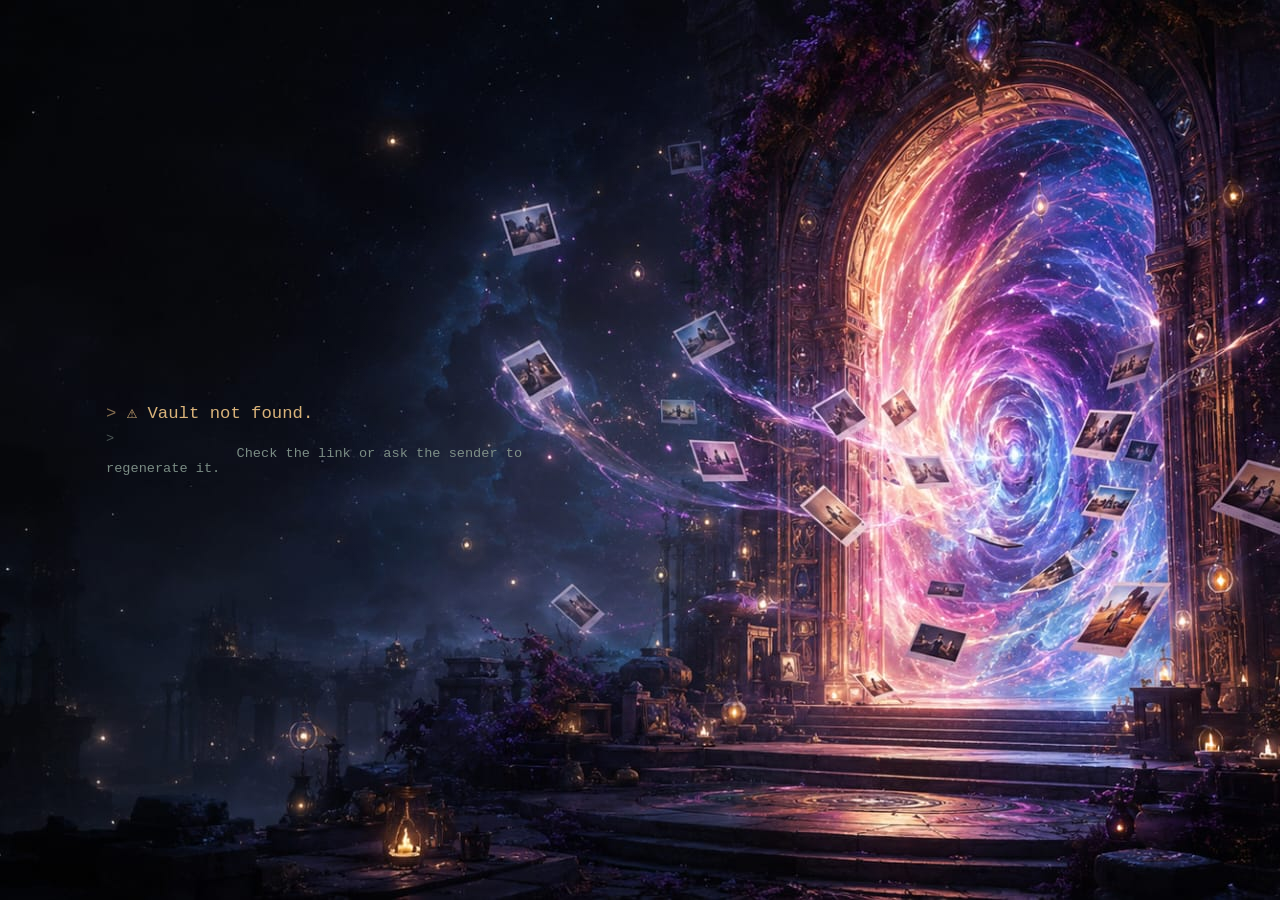
==== index.html @ 57dbde3c "Initial Commit : Add REMORIA project" ====
<!DOCTYPE html>
<html lang="en">

<head>
    <meta charset="UTF-8" />
    <meta name="viewport" content="width=device-width, initial-scale=1.0" />
    <title>Memory Vault</title>
    <link rel="stylesheet" href="style.css" />
</head>

<body>

    <audio id="bgMusic" loop></audio>
    <audio id="clickSound"></audio>
    <audio id="successSound"></audio>

    <!-- ============== SCREEN 1: BOOT SCREEN ============== -->
    <section id="bootScreen" class="screen active theme-hacker">
        <div class="boot-container">

            <div class="remoria-brand">
                <h1>REMORIA</h1>
                <p>A World Built From Memories</p>
            </div>


            <div class="boot-header">
                <p class="boot-system-label">REMORIA MEMORY VAULT</p>
            </div>
            <p class="boot-line" id="bootLine1"></p>
            <p class="boot-line" id="bootLine2"></p>
            <p class="boot-line" id="bootLine3"></p>
            <p class="boot-line" id="bootLine4"></p>
            <div class="boot-footer hidden" id="bootFooter">
                <p class="boot-greeting" id="bootGreeting"></p>
                <p class="boot-subtitle hidden" id="bootSubtitle"></p>
                <button id="enterBtn" class="enter-btn">ENTER EXPERIENCE &gt;</button>
                <p class="boot-tip">TIP: Smiles detected ahead :)</p>
            </div>
        </div>
    </section>

    <!-- ============== SCREEN 2: QUIZ / UNLOCK SCREEN ============== -->
    <section id="quizScreen" class="screen theme-quiz">
        <div class="quiz-container">
            <div class="quiz-header">
                <span class="vault-access-label">VAULT ACCESS</span>
                <span class="quiz-counter" id="quizCounter">1 / 3</span>
            </div>
            <div class="progress-bar">
                <div class="progress-fill" id="quizProgress"></div>
            </div>

            <h2 id="quizQuestion" class="quiz-question">Question goes here</h2>

            <div class="quiz-options" id="quizOptions"></div>

            <p class="quiz-feedback" id="quizFeedback"></p>
        </div>
    </section>

    <!-- ============== SCREEN 3: GLITCH TRANSITION ============== -->
    <section id="glitchScreen" class="screen theme-glitch">
        <div class="glitch-container">
            <div class="glitch-icon">⚠</div>
            <h1 class="glitch-text">ERROR_404</h1>

            <p class="glitch-line">Memory Vault Overload!</p>
            <p class="glitch-line">System not responding...</p>
            <p class="glitch-line">Attempting to restore...</p>

            <div class="fake-progress">
                <div class="fake-progress-fill" id="fakeProgressFill"></div>
            </div>
            <p class="glitch-percent" id="glitchPercent">0%</p>

            <div class="glitch-message hidden" id="glitchMessage">
                Just kidding...<br />
                Unlocking real memories for you &lt;3
            </div>
        </div>
    </section>

    <!-- ============== SCREEN 4: MEMORY TIMELINE ============== -->
    <section id="vaultRevealScreen" class="screen">
        <video id="vaultRevealVideo" preload="auto" playsinline>
            <source src="assets/videos/vault_reveal.mp4" type="video/mp4">
        </video>
    </section>
    <section id="timelineScreen" class="screen theme-timeline">
        <div class="timeline-wrapper">

            <div class="memory-sidebar">
                <p class="sidebar-title">MEMORIES UNLOCKED</p>
                <p class="sidebar-count" id="memoryProgressLabel">2 / 4</p>
                <div class="progress-bar sidebar-progress">
                    <div class="progress-fill" id="memoryProgress"></div>
                </div>
                <ul class="memory-list" id="memoryList"></ul>
            </div>

            <div class="timeline-container">
                <div class="memory-card" id="memoryCard">
                    <p class="decrypt-text" id="decryptText">Decrypting memory_01...</p>
                    <img id="memoryImage" src="" alt="memory" class="memory-img hidden" />
                    <p class="memory-caption hidden" id="memoryCaption"></p>
                    <button class="memory-heart hidden" id="memoryHeart">♡</button>
                </div>

                <button id="nextMemoryBtn" class="next-memory-btn hidden">&gt; NEXT MEMORY</button>
            </div>

        </div>
    </section>

    <!-- ============== SCREEN 5: FINAL REVEAL ============== -->


    <section id="crystalTransitionScreen" class="screen">
        <video id="crystalTransitionVideo" preload="auto" playsinline>
            <source src="assets/videos/crystal_transition.mp4" type="video/mp4">
        </video>
    </section>

    <!-- SCREEN 6 : BIRTHDAY CELEBRATION VIDEO -->

    <section id="celebrationScreen" class="screen">

        <video id="celebrationVideo" preload="auto" playsinline>
            <source src="assets/videos/celebration_portal.mp4" type="video/mp4">
        </video>

        <div id="videoOverlayText">
            <h1 id="videoBirthdayTitle"></h1>
        </div>

    </section>

   




    <section id="finalScreen" class="screen theme-final">

        <!-- Floating hearts background -->
        <div class="floating-hearts">
            <span>❤️</span>
            <span>💖</span>
            <span>💕</span>
            <span>💗</span>
            <span>💞</span>
            <span>✨</span>
            <span>🌸</span>
        </div>

        <div class="final-container">
            <!-- Terminal save prompt -->
            <div class="terminal-prompt" id="terminalPrompt">
                <div class="terminal-box">
                    <p class="terminal-label">MEMORY VAULT TERMINAL</p>
                    <p class="terminal-line">All memories decrypted.</p>
                    <p class="terminal-line">All moments verified.</p>
                    <p class="terminal-line terminal-feel">All feels... too real ♥</p>
                    <div class="terminal-heart-graphic">
                        <div class="heart-outline">💎</div>
                    </div>


                    <p class="terminal-save-prompt">Do you want to save these<br />memories forever?</p>
                    <p class="terminal-input-line">Save Memory? (Y/N): <span class="cursor-blink">█</span></p>
                    <button id="confirmSaveBtn" class="save-yes-btn">Y</button>
                </div>
            </div>

            <!-- Celebration content (shown after Y) -->





            <div class="celebration hidden" id="celebrationContent">
                <div class="music-note">♪</div>

                <h1 class="reveal-title" id="birthdayTitle">Happy Birthday ❤️</h1>

                <div class="message-card">
                    <p class="reveal-message-intro">To the most amazing person,<br />Thank you for being you.</p>
                    <p class="reveal-message" id="finalMessage"></p>
                </div>

                <div class="action-buttons">
                    <button id="replayBtn" class="replay-btn">🔄 REPLAY MEMORY VAULT</button>
                    <button id="downloadBtn" class="download-btn hidden">⬇ DOWNLOAD MEMORY</button>
                </div>
            </div>
        </div>

        <canvas id="confettiCanvas"></canvas>
    </section>

    <!-- Error screen for missing/invalid vault -->
    <section id="errorScreen" class="screen theme-hacker">
        <div class="boot-container">
            <p class="boot-line">⚠ Vault not found.</p>
            <p class="boot-line" style="color:#7a8c84; font-size:0.85rem;">
                Check the link or ask the sender to regenerate it.
            </p>
        </div>
    </section>


    <div id="videoOverlay" class="video-overlay hidden">
        <video id="portalVideo" preload="auto">
            <source src="assets/videos/portal_intro.mp4" type="video/mp4">
        </video>
    </div>

    <div id="cinematicFade"></div>

    <script src="script.js"></script>


</body>

</html>
---- style.css ----
/* ============================================================
   MEMORY VAULT GENERATOR — style.css
   ============================================================ */

/* ---------- 1. RESET + VARIABLES ---------- */
* {
    margin: 0;
    padding: 0;
    box-sizing: border-box;
}

:root {
    --bg-dark: #0a0e0f;
    --bg-darker: #050706;
    --neon-green: #d9b37a;
    --neon-green-dim: #d9b37a66;
    --text-light: #e6fff2;
    --text-muted: #7a8c84;
    --danger: #ff4d4d;
    --card-bg: #11161580;
    --border-glow: 0 0 8px var(--neon-green-dim);
    --font-mono: 'Courier New', monospace;
    --font-clean: 'Segoe UI', sans-serif;

    /* Celebration palette */
    --cel-pink: #ff69b4;
    --cel-purple: #9b59b6;
    --cel-gold: #ffd700;
    --cel-light: #fff0f8;
}

body {
    font-family: var(--font-clean);
    background: linear-gradient(rgba(15, 12, 8, 0.45), rgba(15, 12, 8, 0.45)), url("assets/images/memory-vault-bg.png");
    background-size: cover;
    background-position: right center;
    background-repeat: no-repeat;
    background-attachment: fixed;
    color: var(--text-light);
    min-height: 100vh;
}

.hidden {
    display: none !important;
}

/* ---------- SCREEN BASE ---------- */
.screen {
    display: none;
    min-height: 100vh;
    width: 100%;
    align-items: center;
    justify-content: center;
    padding: 24px;
}

.screen.active {
    display: flex;
}

/* ============================================================
   SCREEN 1 — BOOT SCREEN (hacker terminal style)
   ============================================================ */
.theme-hacker {
    background-image: url("assets/images/portal-bg.png");
    background-size: cover;
    background-repeat: no-repeat;
    background-position: center;
    color: var(--neon-green);
    font-family: var(--font-mono);
    position: relative;
    overflow: hidden;
    /* animation: portalzoom 8s ease-in-out infinite alternate; */
}

.theme-hacker::before {
    content: "";
    position: absolute;
    inset: 0;
    background: radial-gradient(circle at center, rgba(255, 255, 255, 0.08), transparent 40%);
    animation: portalGlow 4s ease-in-out infinite;
    pointer-events: none;
}

.theme-quiz {

    background: #000;

    color: white;

    font-family: var(--font-mono);

    position: relative;

    overflow: hidden;
}

.theme-quiz::before {

    content: "";

    position: absolute;

    width: 1200px;
    height: 1200px;

    left: 50%;
    top: 50%;

    transform: translate(-50%, -50%);

    background:
        radial-gradient(circle,
            rgba(255, 105, 180, .08) 0%,
            rgba(155, 89, 182, .06) 30%,
            rgba(100, 50, 180, .04) 50%,
            transparent 75%);

    animation: portalPulse 8s ease-in-out infinite;

    pointer-events: none;
}

.theme-quiz::after {

    content: "";

    position: absolute;

    inset: 0;

    background-image:
        radial-gradient(circle,
            rgba(255, 255, 255, .6) 1px,
            transparent 1px);

    background-size: 80px 80px;

    opacity: .15;

    animation: starDrift 30s linear infinite;

    pointer-events: none;
}

@keyframes portalPulse {

    0%,
    100% {
        transform: translate(-50%, -50%) scale(1);
    }

    50% {
        transform: translate(-50%, -50%) scale(1.25);
    }
}

@keyframes starDrift {

    from {
        transform: translateY(0);
    }

    to {
        transform: translateY(-200px);
    }
}

.boot-container {
    max-width: 480px;
    width: 100%;
    margin-right: auto;
    margin-left: 80px;
}

.boot-header {
    margin-bottom: 20px;
    padding-bottom: 10px;
    border-bottom: 1px solid var(--neon-green-dim);
}

.boot-system-label {
    font-size: 0.75rem;
    color: var(--text-muted);
    letter-spacing: 0.08em;
    text-transform: uppercase;
}

.boot-line {
    font-size: 1.08rem;
    margin-bottom: 8px;
    min-height: 1.2em;
    color: var(--neon-green);
    white-space: pre-wrap;
    padding-left: 2px;
}

.boot-line::before {
    content: '> ';
    opacity: 0.6;
}

.boot-footer {
    margin-top: 28px;
    padding-top: 20px;
    border-top: 1px solid var(--neon-green-dim);
}

.boot-greeting {
    font-size: 3rem;
    font-weight: 800;
    line-height: 1.1;
    margin-bottom: 20px;
    color: var(--cel-pink);
    text-shadow: 0 0 10px rgba(255, 120, 180, 0.8), 0 0 25px rgba(255, 120, 180, 0.7), 0 0 50px rgba(255, 120, 180, 0.5);
}

.boot-subtitle {
    white-space: pre-line;
    font-size: 1.15rem;
    line-height: 1.8;
}

.enter-btn {
    display: block;
    width: 100%;
    padding: 14px;
    background: linear-gradient(135deg, #ff69b4, #9b59b6);
    color: white;
    border: none;
    border-radius: 8px;
    cursor: pointer;
    font-size: 1rem;
    font-weight: bold;
    letter-spacing: 0.05em;
    transition: transform 0.15s ease, box-shadow 0.15s ease;
    box-shadow: 0 0 20px rgba(255, 105, 180, 0.4);
}

.enter-btn:hover {
    transform: translateY(-2px);
    box-shadow: 0 0 30px rgba(255, 105, 180, 0.6);
}

.boot-tip {
    margin-top: 14px;
    font-size: 0.75rem;
    color: var(--text-muted);
    font-family: var(--font-mono);
}

/* Hidden btn fallback (legacy) */
.hidden-btn {
    margin-top: 20px;
    padding: 12px 24px;
    background: transparent;
    border: 1px solid var(--neon-green);
    color: var(--neon-green);
    border-radius: 8px;
    cursor: pointer;
    font-family: var(--font-mono);
    opacity: 0;
    transition: opacity 0.4s ease, background 0.2s ease;
}

.hidden-btn.show {
    opacity: 1;
}

.hidden-btn:hover {
    background: var(--neon-green-dim);
}

/* ============================================================
   SCREEN 2 — QUIZ / UNLOCK
   ============================================================ */
.quiz-container {

    width: 850px;
    max-width: 90%;

    background:
        linear-gradient(180deg,
            rgba(15, 10, 30, .95),
            rgba(8, 5, 18, .98));

    backdrop-filter: blur(25px);

    border: 1px solid rgba(255, 255, 255, .08);

    border-radius: 32px;

    box-shadow:
        0 0 40px rgba(255, 105, 180, .12),
        0 0 120px rgba(155, 89, 182, .10),
        0 0 250px rgba(155, 89, 182, .05);

    padding: 55px;

    position: relative;

    overflow: hidden;

    animation: portalFloat 7s ease-in-out infinite;
}

.quiz-container::before {

    content: "";

    position: absolute;

    inset: 0;

    background:
        linear-gradient(90deg,
            transparent,
            rgba(255, 255, 255, .03),
            transparent);

    animation: borderSweep 6s linear infinite;

    pointer-events: none;
}

.quiz-container::after {

    content: "";

    position: absolute;

    width: 500px;
    height: 500px;

    background:
        radial-gradient(circle,
            rgba(255, 105, 180, .08),
            transparent 70%);

    top: -180px;
    right: -180px;

    animation: portalGlow 6s ease-in-out infinite;

    pointer-events: none;
}

@keyframes portalFloat {

    0%,
    100% {
        transform: translateY(0px);
    }

    50% {
        transform: translateY(-10px);
    }
}


@keyframes borderSweep {

    0% {
        transform: translateX(-100%);
    }

    100% {
        transform: translateX(100%);
    }

}

@keyframes portalGlow {

    0%,
    100% {
        opacity: .3;
        transform: scale(1);
    }

    50% {
        opacity: .8;
        transform: scale(1.25);
    }

}


.quiz-header {
    display: flex;
    justify-content: space-between;
    align-items: center;
    margin-bottom: 10px;
}

.vault-access-label {
    font-size: 0.72rem;
    color: var(--text-muted);
    letter-spacing: 0.1em;
    text-transform: uppercase;
}

.quiz-counter {
    font-size: 0.85rem;
    color: var(--neon-green);
}

.progress-bar {
    width: 100%;
    height: 6px;
    background: #1a2420;
    border-radius: 6px;
    overflow: hidden;
    margin-bottom: 24px;
}

.progress-fill {
    height: 100%;
    width: 0%;
    background: linear-gradient(90deg, var(--neon-green), #00ccff);
    transition: width 0.4s ease;
}

.progress-label {
    font-size: 0.8rem;
    color: var(--text-muted);
    margin-bottom: 20px;
}

.quiz-question {

    font-size: 2.2rem;

    font-weight: 700;

    color: white;

    text-align: center;

    margin-bottom: 35px;

    line-height: 1.6;

    font-family: var(--font-clean);

    text-shadow:
        0 0 20px rgba(255, 105, 180, .4);
}

.quiz-options {
    display: flex;
    flex-direction: column;
    gap: 10px;
    margin-top: 8px;
}

.quiz-options button {
    padding: 12px 16px;
    background: #0d1b14;
    border: 1px solid #1e3028;
    color: var(--text-light);
    border-radius: 8px;
    cursor: pointer;
    font-family: var(--font-clean);
    font-size: 0.9rem;
    text-align: left;
    transition: border-color 0.2s, background 0.2s;
}

.quiz-options button:hover {
    border-color: var(--neon-green);
    background: #0f2219;
}

.quiz-options button.selected {
    background: linear-gradient(135deg, #ff69b466, #9b59b666);
    border-color: var(--cel-pink);
    color: white;
}

.quiz-feedback {
    margin-top: 16px;
    font-size: 0.9rem;
    min-height: 1.4em;
    color: var(--neon-green);
    font-family: var(--font-clean);
}

.answer-input {

    width: 100%;

    padding: 16px;

    margin-bottom: 16px;

    background: rgba(255, 255, 255, .04);

    border: 1px solid rgba(255, 255, 255, .12);

    border-radius: 14px;

    color: white;

    font-size: 1rem;

    backdrop-filter: blur(10px);

    transition: .3s;
}

.answer-input:focus {

    outline: none;

    border-color: #ff69b4;

    box-shadow:
        0 0 15px rgba(255, 105, 180, .35),
        0 0 35px rgba(255, 105, 180, .15);
}

.answer-input::placeholder {

    color: rgba(255, 255, 255, .35);

    font-style: italic;
}


.success-container {
    text-align: center;
}

.success-check {
    font-size: 90px;
    color: #55ff88;

    text-shadow:
        0 0 15px #55ff88,
        0 0 35px #55ff88;

    animation: successPulse 1s infinite;
}

.success-container h2 {
    font-size: 3rem;
    color: #55ff88;
    margin-top: 20px;

    text-shadow:
        0 0 15px #55ff88;
}

.success-subtitle {
    margin-top: 12px;
    color: #b5ffcc;
}

.success-loading {
    margin-top: 20px;
    color: #66ffaa;
}

@keyframes successPulse {

    0% {
        transform: scale(1);
    }

    50% {
        transform: scale(1.1);
    }

    100% {
        transform: scale(1);
    }

}

/* ============================================================
   SCREEN 3 — GLITCH TRANSITION
   ============================================================ */
.theme-glitch {
    /* background: #000; */
    background-image: linear-gradient(rgba(0, 0, 0, 0.45), rgba(0, 0, 0, 0.45)), url("assets/images/glitch-bg.png");
    background-size: cover;
    background-position: center;
    background-repeat: no-repeat;

}



.glitch-container {
    text-align: center;
    background: rgba(10, 15, 20, 0.85);
    backdrop-filter: blur(10px);
    border: 1px solid #1e3028;
    border-radius: 14px;
    padding: 40px 36px;
    max-width: 420px;
    width: 100%;
    box-shadow: 0 0 30px rgba(255, 0, 120, 0.15);
}

.glitch-icon {
    font-size: 2rem;
    color: var(--danger);
    margin-bottom: 10px;
    animation: glitchFlicker 0.15s infinite;
}

.glitch-text {
    font-size: 2.2rem;
    font-weight: bold;
    color: var(--danger);
    animation: glitchFlicker 0.15s infinite;
    margin-bottom: 14px;
}

.glitch-line {
    font-size: 0.88rem;
    color: var(--text-muted);
    margin-top: 4px;
    font-family: var(--font-mono);
}

.fake-progress {
    width: 100%;
    height: 10px;
    background: #1a2420;
    border-radius: 8px;
    margin: 22px auto 8px;
    overflow: hidden;
}

.fake-progress-fill {
    width: 0%;
    height: 100%;
    background: var(--neon-green);
    transition: width 1.6s ease;
    animation: pulse 1s infinite alternate;
}

.glitch-percent {
    color: var(--neon-green);
    font-size: 0.9rem;
    margin-bottom: 10px;
    font-family: var(--font-mono);
}

.glitch-message {
    margin-top: 22px;
    padding: 16px;
    border: 1px solid var(--neon-green-dim);
    border-radius: 10px;
    color: white;
    font-family: var(--font-clean);
    font-size: 1rem;
    line-height: 1.6;
    opacity: 0;
    transition: opacity 0.6s ease;
}

.glitch-message.show {
    opacity: 1;
}

/* ============================================================
   SCREEN 4 — MEMORY TIMELINE
   ============================================================ */
.theme-timeline {
    background-image: linear-gradient(rgba(8, 10, 20, 0.75), rgba(8, 10, 20, 0.75)), url("assets/images/memory-city.png");
    background-size: cover;
    background-position: center;
    background-repeat: no-repeat;

    color: var(--text-light);
    font-family: var(--font-clean);
    align-items: flex-start;
    padding: 30px 20px;
}

.timeline-wrapper {
    display: flex;
    gap: 24px;
    max-width: 800px;
    width: 100%;
    margin: 0 auto;
    align-items: flex-start;
}

.memory-sidebar {
    width: 260px;
    flex-shrink: 0;
    background: #0c1510;
    border: 1px solid #1e3028;
    border-radius: 12px;
    padding: 18px 14px;
}

.sidebar-title {
    font-size: 0.68rem;
    color: var(--text-muted);
    letter-spacing: 0.1em;
    text-transform: uppercase;
    margin-bottom: 4px;
    font-family: var(--font-mono);
}

.sidebar-count {
    font-size: 1.4rem;
    font-weight: bold;
    color: var(--neon-green);
    margin-bottom: 10px;
}

.sidebar-progress {
    margin-bottom: 16px;
}

.memory-list {
    list-style: none;
    display: flex;
    flex-direction: column;
    gap: 8px;
}

.memory-list li {
    display: flex;
    align-items: center;
    gap: 6px;
    flex-wrap: wrap;
    word-break: break-word;
    font-size: 0.82rem;
    color: var(--text-muted);
    padding: 6px 8px;
    border-radius: 6px;
    font-family: var(--font-mono);
}

.memory-list li.unlocked {
    color: var(--neon-green);
}

.memory-list li.current {
    color: white;
    background: #0f2219;
    border: 1px solid var(--neon-green-dim);
}

.memory-list li .mem-status {
    font-size: 0.7rem;
}

.timeline-container {
    flex: 1;
    text-align: center;
}

.memory-card {
    background: rgba(8, 12, 10, 0.85);
    border: 1px solid rgba(255, 255, 255, 0.08);
    border-radius: 18px;
    padding: 18px;
    position: relative;
    overflow: hidden;
    box-shadow: 0 8px 25px rgba(0, 0, 0, 0.35), 0 0 1px rgba(255, 255, 255, 0.03);
    transition: all 0.3s ease;
}

.memory-card:hover {
    transform: translateY(-4px);
}

.memory-card img {
    transition: transform 0.4s ease;
}

.memory-card:hover img {
    transform: scale(1.02);
}



.decrypt-text {
    font-family: var(--font-mono);
    color: var(--text-muted);
    font-size: 0.88rem;
    margin-bottom: 10px;
    animation: blinkDecrypt 1s infinite;
}

@keyframes blinkDecrypt {

    0%,
    100% {
        opacity: 1;
    }

    50% {
        opacity: 0.4;
    }
}

.memory-img {
    width: 100%;
    height: auto;
    object-fit: contain;
    border-radius: 12px;
    display: block;
    animation: memoryDecrypt 1.5s forwards;
}

@keyframes memoryDecrypt {
    0% {
        filter: blur(8px);
        opacity: 0.5;
    }

    50% {
        filter: blur(4px);
        opacity: 0.8;
    }

    100% {
        filter: blur(0);
        opacity: 1;
    }
}

.memory-caption {
    font-size: 1rem;
    color: var(--text-light);
    margin-top: 12px;
    padding: 12px 16px;
    background: rgba(255, 255, 255, 0.04);
    border: 1px solid rgba(255, 255, 255, 0.08);
    border-radius: 12px;
    line-height: 1.6;
    text-align: center;
    animation: fadeInMemory 0.8s ease 0.2s both;
}

@keyframes fadeInMemory {
    from {
        opacity: 0;
        transform: translateY(10px);
    }

    to {
        opacity: 1;
        transform: translateY(0);
    }
}

.memory-heart {
    position: absolute;
    bottom: 16px;
    right: 16px;
    background: transparent;
    border: none;
    font-size: 1.4rem;
    cursor: pointer;
    color: var(--cel-pink);
    transition: transform 0.2s;
}

.memory-heart:hover {
    transform: scale(1.3);
}

.next-memory-btn {
    margin-top: 16px;
    padding: 12px 28px;
    background: linear-gradient(135deg, #ff69b4, #9b59b6);
    color: white;
    border: none;
    border-radius: 8px;
    cursor: pointer;
    font-size: 0.9rem;
    font-weight: bold;
    letter-spacing: 0.05em;
    transition: transform 0.15s ease, box-shadow 0.15s ease;
}

.next-memory-btn:hover {
    transform: translateY(-2px);
    box-shadow: 0 6px 20px rgba(255, 105, 180, 0.4);
}

/* Generic action-btn fallback */
.action-btn {

    width: 100%;

    padding: 16px;

    background:
        linear-gradient(135deg,
            #ff69b4,
            #9b59b6);

    border: none;

    border-radius: 14px;

    color: white;

    font-size: 1rem;

    font-weight: 700;

    cursor: pointer;

    letter-spacing: .08em;

    transition: .3s;

    box-shadow:
        0 0 25px rgba(255, 105, 180, .3);
}

.action-btn:hover {

    transform: translateY(-3px);

    box-shadow:
        0 0 40px rgba(255, 105, 180, .5);
}

/* ============================================================
   SCREEN 5 — FINAL CELEBRATION
   ============================================================ */
.theme-final {
    background:
        linear-gradient(rgba(10, 10, 20, 0.70), rgba(10, 10, 20, 0.70)), url("assets/images/memory-city.png");
    background-size: cover;
    background-position: center;
    background-repeat: no-repeat;

}

/* --- Floating hearts --- */
.floating-hearts {
    position: absolute;
    inset: 0;
    pointer-events: none;
    overflow: hidden;
    z-index: 0;
}

.floating-hearts span {
    position: absolute;
    bottom: -60px;
    font-size: 22px;
    animation: floatHeart 9s linear infinite;
    opacity: 0;
}

.floating-hearts span:nth-child(1) {
    left: 8%;
    animation-delay: 0s;
    animation-duration: 8s;
}

.floating-hearts span:nth-child(2) {
    left: 20%;
    animation-delay: 1.2s;
    animation-duration: 10s;
}

.floating-hearts span:nth-child(3) {
    left: 38%;
    animation-delay: 2.5s;
    animation-duration: 7s;
}

.floating-hearts span:nth-child(4) {
    left: 55%;
    animation-delay: 0.8s;
    animation-duration: 11s;
}

.floating-hearts span:nth-child(5) {
    left: 72%;
    animation-delay: 3.5s;
    animation-duration: 9s;
}

.floating-hearts span:nth-child(6) {
    left: 85%;
    animation-delay: 1.8s;
    animation-duration: 8s;
}

.floating-hearts span:nth-child(7) {
    left: 95%;
    animation-delay: 4s;
    animation-duration: 10s;
}

@keyframes floatHeart {
    0% {
        transform: translateY(0) scale(0.8);
        opacity: 0;
    }

    10% {
        opacity: 1;
    }

    90% {
        opacity: 0.6;
    }

    100% {
        transform: translateY(-110vh) scale(1.1);
        opacity: 0;
    }
}

/* --- Final container --- */
.final-container {
    text-align: center;
    max-width: 520px;
    width: 100%;
    z-index: 2;
    position: relative;
}

/* ===== PREMIUM MEMORY VAULT TERMINAL ===== */

.terminal-box {

    background:
        linear-gradient(135deg,
            rgba(18, 18, 35, 0.92),
            rgba(10, 10, 20, 0.88));

    border: 1px solid rgba(255, 255, 255, 0.08);

    border-radius: 28px;

    padding: 36px 40px;

    text-align: left;

    font-family: var(--font-mono);

    backdrop-filter: blur(25px);

    box-shadow:
        0 0 30px rgba(255, 105, 180, .15),
        0 0 80px rgba(255, 105, 180, .08),
        0 0 140px rgba(155, 89, 182, .08),
        inset 0 0 40px rgba(255, 255, 255, .03);

    position: relative;

    overflow: hidden;
}

.terminal-box::before {

    content: "";

    position: absolute;
    inset: 0;

    background:
        linear-gradient(90deg,
            transparent,
            rgba(255, 255, 255, .04),
            transparent);

    animation: terminalSweep 6s linear infinite;

    pointer-events: none;
}

@keyframes terminalSweep {

    0% {
        transform: translateX(-100%);
    }

    100% {
        transform: translateX(100%);
    }
}

.terminal-label {

    font-size: .75rem;

    color: #ff9ad5;

    letter-spacing: .25em;

    text-transform: uppercase;

    margin-bottom: 24px;

    font-weight: 700;
}

.terminal-line {

    font-size: 1rem;

    color: rgba(255, 255, 255, .92);

    margin-bottom: 10px;

    line-height: 1.6;
}

.terminal-feel {

    color: #ff7ac3;

    font-weight: 700;

    text-shadow:
        0 0 10px rgba(255, 105, 180, .8),
        0 0 25px rgba(255, 105, 180, .5);
}

.terminal-heart-graphic {

    text-align: center;

    margin: 28px 0;

    font-size: 4.5rem;

    animation: heartPulse 2s ease-in-out infinite;

    filter:
        drop-shadow(0 0 15px #57c7ff) drop-shadow(0 0 40px #57c7ff);
}

@keyframes heartPulse {

    0%,
    100% {
        transform: scale(1);
    }

    50% {
        transform: scale(1.15);
    }
}

.terminal-save-prompt {

    font-size: 1.15rem;

    color: white;

    margin-bottom: 18px;

    line-height: 1.8;

    font-family: var(--font-clean);

    font-weight: 600;
}

.terminal-input-line {

    font-size: 1.1rem;

    color: #ffd2ec;

    margin-bottom: 24px;

    text-shadow: 0 0 10px rgba(255, 105, 180, .4);
}

.save-yes-btn {

    width: 100%;

    padding: 16px;

    border: none;

    border-radius: 16px;

    font-size: 1.2rem;

    font-weight: 800;

    letter-spacing: .15em;

    cursor: pointer;

    color: white;

    background:
        linear-gradient(135deg,
            #ff78c8,
            #ff5eb5,
            #b56cff);

    box-shadow:
        0 0 20px rgba(255, 105, 180, .5),
        0 0 50px rgba(255, 105, 180, .3);

    transition: all .3s ease;
}

.save-yes-btn:hover {

    transform: translateY(-4px) scale(1.02);

    box-shadow:
        0 0 35px rgba(255, 105, 180, .7),
        0 0 80px rgba(255, 105, 180, .4);
}

/* --- Celebration content --- */
.music-note {
    font-size: 1.4rem;
    color: var(--cel-gold);
    margin-bottom: 8px;
    animation: float 3s ease-in-out infinite;
}

@keyframes float {

    0%,
    100% {
        transform: translateY(0);
    }

    50% {
        transform: translateY(-8px);
    }
}

.reveal-title {
    font-size: 4rem;
    font-weight: 800;
    margin-bottom: 20px;
    color: #ffffff;
    line-height: 1.2;
    font-family: 'Georgia', serif;
    font-style: italic;
    text-shadow: 0 0 15px rgba(255, 105, 180, 0.7);
    animation: titlePop 0.8s ease, glowPulse 2s infinite alternate;
}

@keyframes glowPulse {
    from {
        text-shadow: 0 0 15px rgba(255, 105, 180, 0.6);
    }

    to {
        text-shadow: 0 0 25px rgba(255, 105, 180, 0.8), 0 0 40px rgba(155, 89, 182, 0.5);
    }
}

@keyframes titlePop {
    0% {
        opacity: 0;
        transform: scale(0.7);
    }

    100% {
        opacity: 1;
        transform: scale(1);
    }
}


.message-card {
    animation: fadeCard 1s ease;
    background: rgba(255, 255, 255, 0.15);
    backdrop-filter: blur(12px);
    border: 1px solid rgba(255, 255, 255, 0.20);
    border-radius: 20px;
    padding: 24px 28px;
    margin: 20px 0;
    box-shadow: 0 8px 32px rgba(0, 0, 0, 0.15), 0 0 20px rgba(255, 105, 180, 0.15);
    text-align: left;
}

@keyframes fadeCard {
    from {
        opacity: 0;
        transform: translateY(25px);
    }

    to {
        opacity: 1;
        transform: translateY(0);
    }
}

.reveal-message-intro {
    font-size: 0.88rem;
    color: rgba(255, 255, 255, 0.9);
    text-shadow: 0 1px 3px rgba(0, 0, 0, 0.4);
    margin-bottom: 14px;
    line-height: 1.6;
}

.reveal-message {
    font-size: 1rem;
    line-height: 1.8;
    color: rgba(255, 255, 255, 0.95);
    text-shadow: 0 1px 3px rgba(0, 0, 0, 0.4);
    font-weight: 500;
}

.action-buttons {
    display: flex;
    flex-direction: column;
    gap: 12px;
    margin-top: 24px;
}

.replay-btn {
    padding: 15px 24px;
    font-size: 1rem;
    background: linear-gradient(135deg,
            #ff69b4,
            #9b59b6);
    border: none;
    border-radius: 14px;
    color: white;
    font-weight: bold;
    cursor: pointer;
    box-shadow: 0 8px 25px rgba(255, 105, 180, .35);
    transition: all .25s ease;
}

.replay-btn:hover {
    transform: translateY(-3px) scale(1.03);
}

.download-btn {
    padding: 12px 20px;
    background: transparent;
    color: rgba(255, 255, 255, 0.7);
    border: 1px solid rgba(255, 255, 255, 0.25);
    border-radius: 10px;
    font-size: 0.88rem;
    cursor: pointer;
    transition: border-color 0.2s, color 0.2s;
}

.download-btn:hover {
    border-color: rgba(255, 255, 255, 0.5);
    color: white;
}

/* Confetti canvas */
#confettiCanvas {
    position: absolute;
    top: 0;
    left: 0;
    width: 100%;
    height: 100%;
    pointer-events: none;
    z-index: 1;
}

/* ============================================================
   ANIMATIONS
   ============================================================ */
@keyframes pulse {
    from {
        opacity: 0.6;
    }

    to {
        opacity: 1;
    }
}

@keyframes glitchFlicker {
    0% {
        transform: translate(0);
        opacity: 1;
    }

    20% {
        transform: translate(-2px, 2px);
        opacity: 0.8;
    }

    40% {
        transform: translate(2px, -2px);
        opacity: 1;
    }

    60% {
        transform: translate(-1px, 1px);
        opacity: 0.7;
    }

    80% {
        transform: translate(1px);
        opacity: 1;
    }

    100% {
        transform: translate(0);
        opacity: 1;
    }
}

/* ============================================================
   CREATOR DASHBOARD — creator.html
   ============================================================ */
.creator-container {
    max-width: 780px;
    margin: 40px auto;
    padding: 32px;
    background: rgba(10, 10, 10, 0.78);
    backdrop-filter: blur(10px);
    border: 1px solid var(--neon-green-dim);
    border-radius: 14px;
    box-shadow: var(--border-glow);
}

.creator-container h1 {
    font-size: 1.8rem;
    margin-bottom: 4px;
    color: var(--neon-green);
}

/* Portal particles and word-to-portal animation styles */
.portal-particles {
    position: fixed;
    left: 0;
    top: 0;
    width: 100vw;
    height: 100vh;
    pointer-events: none;
    overflow: hidden;
    z-index: 999;
}

.portal-particle {
    position: absolute;
    border-radius: 50%;

    background:
        radial-gradient(circle,
            rgba(255, 255, 255, 1) 0%,
            rgba(255, 220, 255, 0.9) 30%,
            rgba(255, 120, 220, 0.6) 70%,
            transparent 100%);

    filter: blur(1px);

    box-shadow:
        0 0 6px rgba(255, 255, 255, .8),
        0 0 15px rgba(255, 180, 255, .8),
        0 0 30px rgba(255, 120, 220, .5);
}

.word-fly {
    position: fixed;
    pointer-events: none;
    z-index: 999;
}

.word-hide {
    visibility: hidden !important;
}

.creator-container .subtitle {
    color: var(--text-muted);
    margin-bottom: 24px;
    font-size: 0.9rem;
}

.creator-container h2 {
    font-size: 1.05rem;
    margin: 24px 0 10px;
    color: var(--text-light);
    border-left: 3px solid var(--neon-green);
    padding-left: 8px;
}

.creator-container .hint {
    color: var(--text-muted);
    font-size: 0.75rem;
    font-weight: normal;
}

.creator-container label {
    display: block;
    margin-bottom: 6px;
    font-size: 0.85rem;
    color: var(--text-muted);
}

.creator-container input[type="text"],
.creator-container textarea,
.creator-container input[type="file"] {
    width: 100%;
    padding: 10px 12px;
    margin-bottom: 12px;
    background: #0d1211;
    border: 1px solid #2a3530;
    border-radius: 8px;
    color: var(--text-light);
    font-size: 0.95rem;
    outline: none;
    transition: border-color 0.2s ease;
}

.creator-container input[type="text"]:focus,
.creator-container textarea:focus {
    border-color: var(--neon-green);
}

.creator-container textarea {
    min-height: 90px;
    resize: vertical;
    font-family: var(--font-clean);
}

.question-block,
.memory-block {
    display: flex;
    flex-wrap: wrap;
    gap: 8px;
    align-items: center;
    background: #0d1211;
    border: 1px solid #1d2622;
    border-radius: 8px;
    padding: 12px;
    margin-bottom: 10px;
}

.question-block input,
.memory-block input[type="text"] {
    flex: 1;
    margin-bottom: 0;
    min-width: 140px;
}

.memory-block input[type="file"] {
    flex-basis: 100%;
    margin-bottom: 8px;
}

.memoryPreview {
    width: 80px;
    height: 80px;
    object-fit: cover;
    border-radius: 6px;
    border: 1px solid var(--neon-green-dim);
}

.removeBtn {
    background: transparent;
    border: 1px solid var(--danger);
    color: var(--danger);
    border-radius: 6px;
    width: 32px;
    height: 32px;
    cursor: pointer;
    font-size: 0.9rem;
    transition: background 0.2s ease;
}

.removeBtn:hover {
    background: var(--danger);
    color: white;
}

/* ============================================================
   MOBILE RESPONSIVE
   ============================================================ */

@media (max-width: 768px) {

    .timeline-wrapper {
        flex-direction: column;
    }

    .memory-sidebar {
        width: 100%;
    }

    .timeline-container {
        width: 100%;
    }

    .memory-card {
        padding: 18px;
    }

    .reveal-title {
        font-size: 2.5rem;
    }

    .boot-greeting {
        font-size: 1.5rem;
    }

    .quiz-container,
    .glitch-container,
    .final-container {
        width: 100%;
    }

    .replay-btn,
    .save-yes-btn,
    .next-memory-btn {
        width: 100%;
    }
}

.add-btn {
    display: block;
    width: 100%;
    padding: 10px;
    margin-bottom: 8px;
    background: transparent;
    border: 1px dashed var(--neon-green-dim);
    color: var(--neon-green);
    border-radius: 8px;
    cursor: pointer;
    font-size: 0.9rem;
    transition: background 0.2s ease;
}

.add-btn:hover {
    background: #00ff9c14;
}

.generate-btn {
    display: block;
    width: 100%;
    padding: 14px;
    margin-top: 20px;
    background: var(--neon-green);
    color: #02110a;
    font-weight: bold;
    font-size: 1rem;
    border: none;
    border-radius: 10px;
    cursor: pointer;
    transition: transform 0.15s ease, box-shadow 0.15s ease;
}

.generate-btn:hover {
    box-shadow: var(--border-glow);
    transform: translateY(-1px);
}

.generate-btn:disabled {
    opacity: 0.6;
    cursor: not-allowed;
}

.form-error {
    color: var(--danger);
    margin-top: 10px;
    font-size: 0.85rem;
}

#generatedLinkBox {
    margin-top: 24px;
    padding: 16px;
    background: #0d1211;
    border: 1px solid var(--neon-green-dim);
    border-radius: 10px;
}

.link-row {
    display: flex;
    gap: 8px;
    margin: 10px 0;
}

.link-row input {
    flex: 1;
    margin-bottom: 0;
}

.link-row button {
    padding: 10px 16px;
    background: var(--neon-green);
    border: none;
    border-radius: 8px;
    font-weight: bold;
    cursor: pointer;
    color: #02110a;
}

#previewLink {
    color: var(--neon-green);
    font-size: 0.9rem;
    text-decoration: none;
}

#previewLink:hover {
    text-decoration: underline;
}

/* ============================================================
   RESPONSIVE
   ============================================================ */
@media (max-width: 768px) {
    .timeline-wrapper {
        flex-direction: column;
    }

    .memory-sidebar {
        width: 100%;
        box-shadow: 0 0 25px rgba(255, 105, 180, .12);
        ;
    }

    .final-container {
        width: 100%;
        padding: 0 8px;
    }

    .boot-container,
    .quiz-container {
        width: 100%;
    }

    .reveal-title {
        font-size: 2.4rem;
    }

    .terminal-box {
        padding: 20px 18px;
    }

    .message-card {
        padding: 18px 16px;
    }

    .creator-container {
        margin: 16px;
        padding: 20px;
    }

    .glitch-container {
        padding: 28px 20px;
    }
}

.portal-particles {
    position: fixed;
    left: 0;
    top: 0;
    width: 100vw;
    height: 100vh;
    pointer-events: none;
    overflow: hidden;
    z-index: 99999;
}

.portal-particles::before {
    content: "";
    position: absolute;
    width: 300%;
    height: 300%;
    background-image: radial-gradient(white 1px, transparent 1px);
    background-size: 40px 40px;
    animation: starFloat 25s linear infinite;
    opacity: 0.4;
}

@keyframes starFloat {
    from {
        transform: translateY(0);
    }

    to {
        transform: translateY(-200px);
    }
}

.portal-absorb {
    animation: absorbIntoPortal 1.2s forwards ease-in;
}

@keyframes absorbIntoPortal {
    0% {
        opacity: 1;
        transform: translateX(0) scale(1);
    }

    100% {
        opacity: 0;
        transform: translateX(900px)scale(0);
    }
}

.portal-flash {
    animation: portalFlash 0.4s ease-out;
}

@keyframes portalFlash {
    0% {
        filter: brightness(1);
    }

    50% {
        filter: brightness(2.5);
    }

    100% {
        filter: brightness(1);
    }
}

@keyframes emergeFromPortal {
    from {
        opacity: 0;
        transform: translateX(150px) scale(0.8);
    }

    to {
        opacity: 1;
        transform: translateX(0) scale(1);
    }
}

.vault-terminal-header {
    margin-bottom: 20px;
}

.terminal-title {
    font-family: var(--font-mono);
    font-size: 0.85rem;
    letter-spacing: 2px;
    color: #ffffff;
    margin-bottom: 6px;
}

.terminal-status {
    font-family: var(--font-mono);
    color: #6effa0;
    font-size: 0.8rem;
    text-transform: uppercase;
}

.portal-travel {

    animation: portalTravel 1.4s ease forwards;
    transform-origin: right center;
}

@keyframes portalTravel {

    0% {
        opacity: 1;
        transform: scale(1) translateX(0);
        filter: blur(0);
    }

    40% {
        transform: scale(.9) translateX(100px);
    }

    100% {
        opacity: 0;
        transform: scale(.2) translateX(800px);
        filter: blur(25px);
    }

}

.quiz-question {
    animation: questionReveal .8s ease;
}

@keyframes questionReveal {

    from {
        opacity: 0;
        transform: translateY(20px);
    }

    to {
        opacity: 1;
        transform: translateY(0);
    }

}

.memory-reveal {

    animation: memoryReveal 1.5s ease forwards;

}

@keyframes memoryReveal {

    0% {
        opacity: 0;
        transform: scale(.2);
        filter: blur(40px);
    }

    40% {
        opacity: 1;
        transform: scale(1.2);
        filter: blur(15px);
    }

    100% {
        opacity: 1;
        transform: scale(1);
        filter: blur(0);
    }

}



.void-state {
    background: #000;
    animation: none;
}

body.void-state {
    background: #000;
    background-image: none;
}

@keyframes voidState {

    from {
        opacity: 1;
    }

    to {
        opacity: .05;
        filter: brightness(0);
    }
}

.vault-explosion::before {

    content: "";

    position: fixed;

    inset: 0;

    z-index: 99999;

    pointer-events: none;

    background:
        radial-gradient(circle,
            rgba(255, 255, 255, 1) 0%,
            rgba(255, 180, 255, .9) 15%,
            rgba(255, 120, 220, .6) 35%,
            transparent 70%);

    animation: vaultBlast .8s ease-out forwards;
}

@keyframes vaultBlast {

    0% {
        opacity: 0;
        transform: scale(.1);
    }

    20% {
        opacity: 1;
        transform: scale(1.5);
    }

    100% {
        opacity: 0;
        transform: scale(4);
    }
}

.vault-explosion {
    animation: screenShake .5s;
}

@keyframes screenShake {

    0% {
        transform: translate(0, 0) rotate(0deg);
    }

    10% {
        transform: translate(-15px, 8px) rotate(-1deg);
    }

    20% {
        transform: translate(14px, -10px) rotate(1deg);
    }

    30% {
        transform: translate(-18px, 10px) rotate(-1.5deg);
    }

    40% {
        transform: translate(18px, -12px) rotate(1.5deg);
    }

    50% {
        transform: translate(-14px, 8px) rotate(-1deg);
    }

    60% {
        transform: translate(14px, -8px) rotate(1deg);
    }

    70% {
        transform: translate(-10px, 6px) rotate(-0.5deg);
    }

    80% {
        transform: translate(8px, -6px) rotate(0.5deg);
    }

    90% {
        transform: translate(-4px, 2px);
    }

    100% {
        transform: translate(0, 0);
    }

}

.portal-collapse {

    animation: portalCollapse 1.6s forwards cubic-bezier(.7, -0.2, .3, 1.2);

}

@keyframes portalCollapse {

    0% {
        opacity: 1;
        transform: scale(1) rotate(0deg);
        filter: blur(0);
    }

    40% {
        transform: scale(.8) rotate(-3deg);
    }

    70% {
        transform: scale(.35) rotate(5deg);
        filter: blur(8px);
    }

    100% {
        opacity: 0;
        transform: scale(.02) rotate(15deg);
        filter: blur(35px);
    }

}

.error-shake {
    animation: errorShake .8s ease;
}

@keyframes errorShake {

    0% {
        transform: translate(0);
    }

    10% {
        transform: translate(-8px, 4px);
    }

    20% {
        transform: translate(8px, -4px);
    }

    30% {
        transform: translate(-6px, 3px);
    }

    40% {
        transform: translate(6px, -3px);
    }

    50% {
        transform: translate(-5px, 2px);
    }

    60% {
        transform: translate(5px, -2px);
    }

    70% {
        transform: translate(-3px, 1px);
    }

    80% {
        transform: translate(3px, -1px);
    }

    100% {
        transform: translate(0);
    }

}

.screen-blackout {
    opacity: 0;
    visibility: hidden;
    pointer-events: none;
}

.video-overlay {
    position: fixed;
    inset: 0;
    width: 100%;
    height: 100%;
    background: #000;
    z-index: 99999;

    display: flex;
    align-items: center;
    justify-content: center;
}

.video-overlay.hidden {
    display: none;
}

#portalVideo {
    width: 100%;
    height: 100%;
    object-fit: cover;
}

.portal-flash {
    animation: portalFlash 0.5s ease;
}

@keyframes portalFlash {
    0% {
        filter: brightness(1);
    }

    50% {
        filter: brightness(2);
    }

    100% {
        filter: brightness(1);
    }
}

.portal-fadeout {
    animation: portalFadeOut 0.5s ease forwards;
}

@keyframes portalFadeOut {
    0% {
        opacity: 1;
    }

    100% {
        opacity: 0.85;
    }
}

#quizScreen {
    background: #000;
}

.quiz-container {
    opacity: 0;
    transform: translateY(20px);
    transition: all 0.8s ease;
}

.quiz-container.show {
    opacity: 1;
    transform: translateY(0);
}

#vaultRevealScreen {
    position: fixed;
    inset: 0;
    background: #000;
    z-index: 9999;
}

#vaultRevealVideo {
    width: 100%;
    height: 100%;
    object-fit: cover;
    display: block;
}

#vaultRevealVideo {
    width: 100%;
    height: 100%;
    object-fit: cover;
    transition: filter 1.2s ease,
        opacity 1.2s ease;
}

#vaultFadeOverlay {
    position: fixed;
    inset: 0;
    background: #000;
    opacity: 0;
    z-index: 99999;
    pointer-events: none;
    transition: opacity 1.2s ease;
}

#crystalTransitionScreen {
    position: fixed;
    inset: 0;
    background: #000;
    z-index: 9999;
}

#crystalTransitionVideo {
    width: 100%;
    height: 100%;
    object-fit: cover;
}

#crystalTransitionVideo {
    transition: filter 1.2s ease,
        opacity 1.2s ease;
}

#crystalTransitionVideo.fade-to-black {
    filter: brightness(0.15);
    opacity: 0.3;
}

#celebrationScreen {
    position: fixed;
    inset: 0;
    overflow: hidden;
}

#celebrationVideo {
    position: fixed;
    top: 0;
    left: 0;
    width: 100vw;
    height: 100vh;
    object-fit: cover;
    z-index: 999999;
    display: block;
    visibility: visible;
    opacity: 1;
}

/* #cinematicFade {
    position: fixed;
    inset: 0;
    background: black;
    opacity: 0;
    pointer-events: none;
    z-index: 999999;
    transition: opacity 0.8s ease;
} */

#videoOverlayText {
    position: fixed;
    inset: 0;

    display: flex;
    justify-content: center;
    align-items: center;

    pointer-events: none;
    z-index: 1000001;
}

#videoBirthdayTitle {

    font-size: 5rem;
    font-weight: 800;

    color: white;

    text-align: center;
    opacity: 0;
    transition: opacity .4s ease;
    position: relative;
    z-index: 1000002;
    text-shadow:
        0 0 20px rgba(255, 105, 180, .9),
        0 0 40px rgba(255, 105, 180, .8);
}

.video-title-show {
    animation: titleReveal 2s ease forwards;
}

@keyframes titleReveal {

    0% {
        opacity: 0;
        transform:
            translateY(80px) scale(.4);
        filter: blur(12px);
    }

    40% {
        opacity: .4;
        transform:
            translateY(40px) scale(.7);
        filter: blur(6px);
    }

    100% {
        opacity: 1;
        transform:
            translateY(0) scale(1);
        filter: blur(0);
    }
}

#cinematicFade {
    position: fixed;
    inset: 0;

    background: black;

    opacity: 0;

    pointer-events: none;

    z-index: 999999;

    transition: opacity .6s ease;
}

.final-container {
    animation: finalFadeIn 1.2s ease;
}

@keyframes finalFadeIn {
    from {
        opacity: 0;
        transform: scale(.97);
    }

    to {
        opacity: 1;
        transform: scale(1);
    }
}

.remoria-brand {
    margin-bottom: 50px;
}

.remoria-brand h1 {
    font-size: 3rem;
    font-weight: 900;
    color: white;
    letter-spacing: 6px;
    margin-bottom: 8px;

    text-shadow:
        0 0 20px rgba(255, 105, 180, .8),
        0 0 40px rgba(155, 89, 182, .7);
}

.remoria-brand p {
    color: #d8c5ff;
    opacity: .75;
    font-size: .9rem;
    letter-spacing: 3px;
    text-transform: uppercase;
}

.creator-brand {
    text-align: center;
    margin-bottom: 35px;
    border-bottom: 1px solid rgba(255, 255, 255, .08);
    padding-bottom: 25px;
}

.creator-brand h1 {
    font-size: 3rem;
    font-weight: 900;
    letter-spacing: 6px;
    color: #fff;

    text-shadow:
        0 0 20px rgba(255, 105, 180, .8),
        0 0 40px rgba(155, 89, 182, .7);
}

.creator-brand p {
    color: #d8c5ff;
    opacity: .85;
    font-size: .9rem;
    letter-spacing: 3px;
    text-transform: uppercase;
    margin-top: 8px;
}
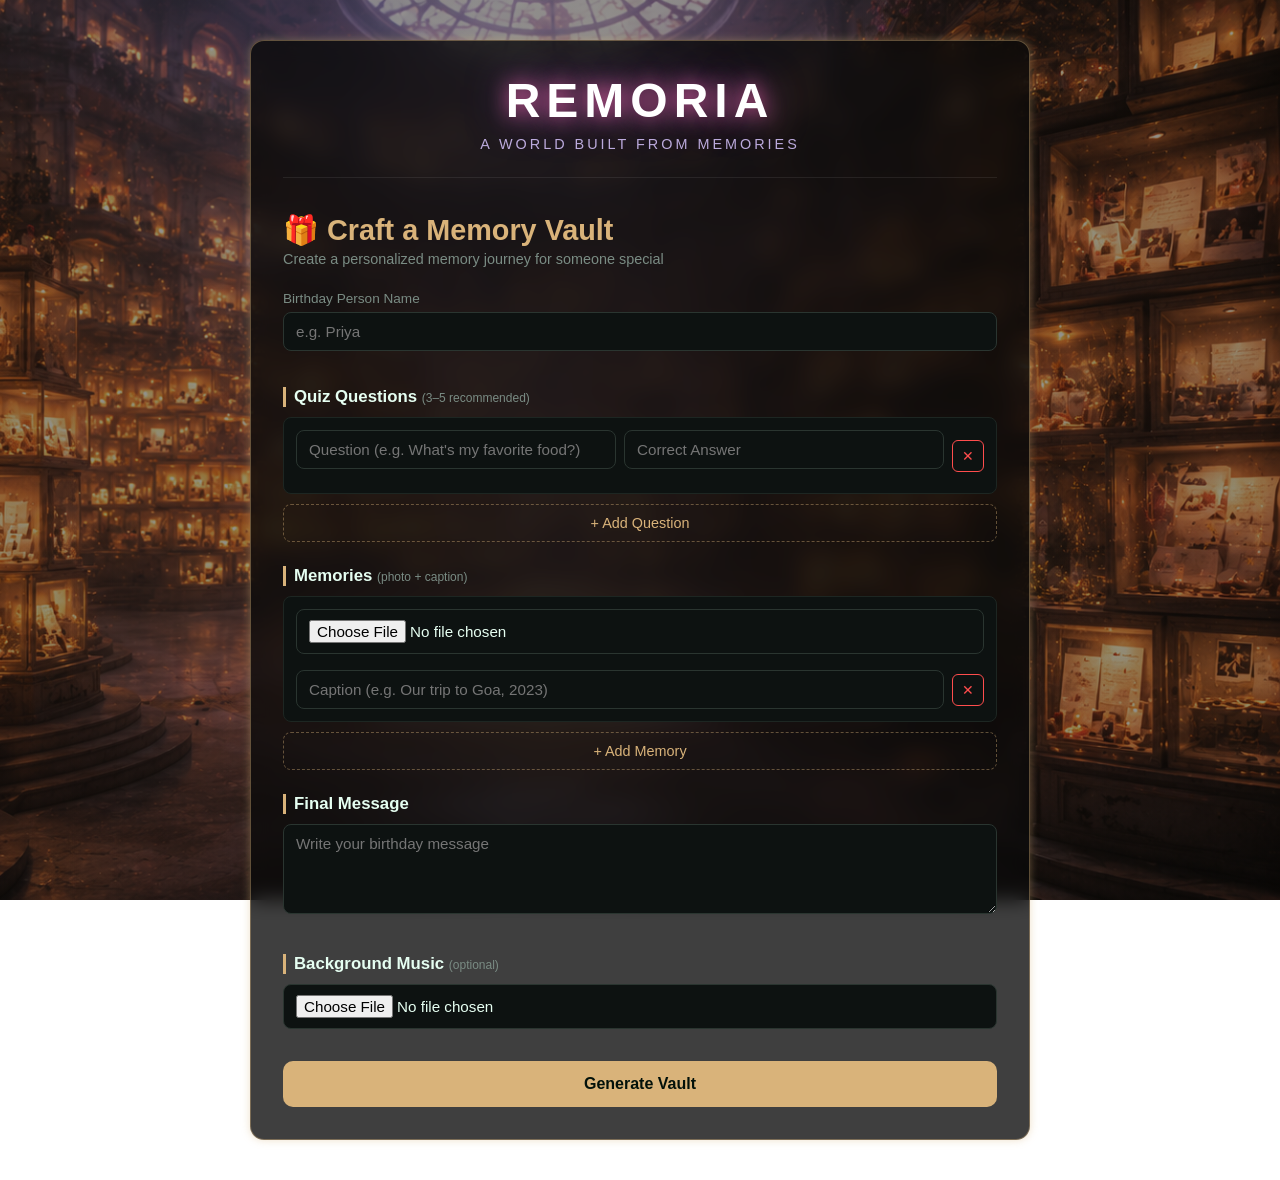
==== commit 105a00e6: "Change portal page route" ====
--- a/index.html
+++ b/index.html
@@ -2,224 +2,74 @@
 <html lang="en">
 
 <head>
-    <meta charset="UTF-8" />
-    <meta name="viewport" content="width=device-width, initial-scale=1.0" />
-    <title>Memory Vault</title>
-    <link rel="stylesheet" href="style.css" />
+    <meta charset="UTF-8">
+    <meta name="viewport" content="width=device-width, initial-scale=1.0">
+    <title>Create Memory Vault</title>
+    <link rel="stylesheet" href="style.css">
 </head>
 
 <body>
 
-    <audio id="bgMusic" loop></audio>
-    <audio id="clickSound"></audio>
-    <audio id="successSound"></audio>
-
-    <!-- ============== SCREEN 1: BOOT SCREEN ============== -->
-    <section id="bootScreen" class="screen active theme-hacker">
-        <div class="boot-container">
-
-            <div class="remoria-brand">
-                <h1>REMORIA</h1>
-                <p>A World Built From Memories</p>
-            </div>
-
-
-            <div class="boot-header">
-                <p class="boot-system-label">REMORIA MEMORY VAULT</p>
-            </div>
-            <p class="boot-line" id="bootLine1"></p>
-            <p class="boot-line" id="bootLine2"></p>
-            <p class="boot-line" id="bootLine3"></p>
-            <p class="boot-line" id="bootLine4"></p>
-            <div class="boot-footer hidden" id="bootFooter">
-                <p class="boot-greeting" id="bootGreeting"></p>
-                <p class="boot-subtitle hidden" id="bootSubtitle"></p>
-                <button id="enterBtn" class="enter-btn">ENTER EXPERIENCE &gt;</button>
-                <p class="boot-tip">TIP: Smiles detected ahead :)</p>
-            </div>
-        </div>
-    </section>
-
-    <!-- ============== SCREEN 2: QUIZ / UNLOCK SCREEN ============== -->
-    <section id="quizScreen" class="screen theme-quiz">
-        <div class="quiz-container">
-            <div class="quiz-header">
-                <span class="vault-access-label">VAULT ACCESS</span>
-                <span class="quiz-counter" id="quizCounter">1 / 3</span>
-            </div>
-            <div class="progress-bar">
-                <div class="progress-fill" id="quizProgress"></div>
-            </div>
-
-            <h2 id="quizQuestion" class="quiz-question">Question goes here</h2>
-
-            <div class="quiz-options" id="quizOptions"></div>
-
-            <p class="quiz-feedback" id="quizFeedback"></p>
-        </div>
-    </section>
-
-    <!-- ============== SCREEN 3: GLITCH TRANSITION ============== -->
-    <section id="glitchScreen" class="screen theme-glitch">
-        <div class="glitch-container">
-            <div class="glitch-icon">⚠</div>
-            <h1 class="glitch-text">ERROR_404</h1>
-
-            <p class="glitch-line">Memory Vault Overload!</p>
-            <p class="glitch-line">System not responding...</p>
-            <p class="glitch-line">Attempting to restore...</p>
-
-            <div class="fake-progress">
-                <div class="fake-progress-fill" id="fakeProgressFill"></div>
-            </div>
-            <p class="glitch-percent" id="glitchPercent">0%</p>
-
-            <div class="glitch-message hidden" id="glitchMessage">
-                Just kidding...<br />
-                Unlocking real memories for you &lt;3
-            </div>
-        </div>
-    </section>
-
-    <!-- ============== SCREEN 4: MEMORY TIMELINE ============== -->
-    <section id="vaultRevealScreen" class="screen">
-        <video id="vaultRevealVideo" preload="auto" playsinline>
-            <source src="assets/videos/vault_reveal.mp4" type="video/mp4">
-        </video>
-    </section>
-    <section id="timelineScreen" class="screen theme-timeline">
-        <div class="timeline-wrapper">
-
-            <div class="memory-sidebar">
-                <p class="sidebar-title">MEMORIES UNLOCKED</p>
-                <p class="sidebar-count" id="memoryProgressLabel">2 / 4</p>
-                <div class="progress-bar sidebar-progress">
-                    <div class="progress-fill" id="memoryProgress"></div>
-                </div>
-                <ul class="memory-list" id="memoryList"></ul>
-            </div>
-
-            <div class="timeline-container">
-                <div class="memory-card" id="memoryCard">
-                    <p class="decrypt-text" id="decryptText">Decrypting memory_01...</p>
-                    <img id="memoryImage" src="" alt="memory" class="memory-img hidden" />
-                    <p class="memory-caption hidden" id="memoryCaption"></p>
-                    <button class="memory-heart hidden" id="memoryHeart">♡</button>
-                </div>
-
-                <button id="nextMemoryBtn" class="next-memory-btn hidden">&gt; NEXT MEMORY</button>
-            </div>
-
-        </div>
-    </section>
-
-    <!-- ============== SCREEN 5: FINAL REVEAL ============== -->
-
-
-    <section id="crystalTransitionScreen" class="screen">
-        <video id="crystalTransitionVideo" preload="auto" playsinline>
-            <source src="assets/videos/crystal_transition.mp4" type="video/mp4">
-        </video>
-    </section>
-
-    <!-- SCREEN 6 : BIRTHDAY CELEBRATION VIDEO -->
-
-    <section id="celebrationScreen" class="screen">
-
-        <video id="celebrationVideo" preload="auto" playsinline>
-            <source src="assets/videos/celebration_portal.mp4" type="video/mp4">
-        </video>
-
-        <div id="videoOverlayText">
-            <h1 id="videoBirthdayTitle"></h1>
+    <div class="creator-container">
+        <div class="creator-brand">
+            <h1>REMORIA</h1>
+            <p>A World Built From Memories</p>
         </div>
 
-    </section>
+        <h1>🎁 Craft a Memory Vault</h1>
+        <p class="subtitle">Create a personalized memory journey for someone special</p>
 
-   
+        <label for="personName">Birthday Person Name</label>
+        <input type="text" id="personName" placeholder="e.g. Priya" required>
 
+        <h2>Quiz Questions <span class="hint">(3–5 recommended)</span></h2>
+        <div id="questionsContainer"></div>
+        <button id="addQuestionBtn" type="button" class="add-btn">+ Add Question</button>
 
+        <h2>Memories <span class="hint">(photo + caption)</span></h2>
+        <div id="memoriesContainer"></div>
+        <button id="addMemoryBtn" type="button" class="add-btn">+ Add Memory</button>
 
+        <h2>Final Message</h2>
+        <textarea id="finalMessage" placeholder="Write your birthday message" required></textarea>
 
-    <section id="finalScreen" class="screen theme-final">
+        <h2>Background Music <span class="hint">(optional)</span></h2>
+        <input type="file" id="bgMusicUpload" accept="audio/*">
 
-        <!-- Floating hearts background -->
-        <div class="floating-hearts">
-            <span>❤️</span>
-            <span>💖</span>
-            <span>💕</span>
-            <span>💗</span>
-            <span>💞</span>
-            <span>✨</span>
-            <span>🌸</span>
+        <button id="generateBtn" type="button" class="generate-btn">Generate Vault</button>
+
+        <p id="formError" class="form-error hidden"></p>
+
+        <div id="generatedLinkBox" class="hidden">
+            <p>✅ REMORIA EXPERIENCE CREATED! Share this link with someone special</p>
+            <div class="link-row">
+                <input type="text" id="generatedLink" readonly>
+                <button id="copyLinkBtn" type="button">Copy</button>
+            </div>
+            <a id="previewLink" href="#" target="_blank">Preview Vault →</a>
         </div>
 
-        <div class="final-container">
-            <!-- Terminal save prompt -->
-            <div class="terminal-prompt" id="terminalPrompt">
-                <div class="terminal-box">
-                    <p class="terminal-label">MEMORY VAULT TERMINAL</p>
-                    <p class="terminal-line">All memories decrypted.</p>
-                    <p class="terminal-line">All moments verified.</p>
-                    <p class="terminal-line terminal-feel">All feels... too real ♥</p>
-                    <div class="terminal-heart-graphic">
-                        <div class="heart-outline">💎</div>
-                    </div>
-
-
-                    <p class="terminal-save-prompt">Do you want to save these<br />memories forever?</p>
-                    <p class="terminal-input-line">Save Memory? (Y/N): <span class="cursor-blink">█</span></p>
-                    <button id="confirmSaveBtn" class="save-yes-btn">Y</button>
-                </div>
-            </div>
-
-            <!-- Celebration content (shown after Y) -->
-
-
-
-
-
-            <div class="celebration hidden" id="celebrationContent">
-                <div class="music-note">♪</div>
-
-                <h1 class="reveal-title" id="birthdayTitle">Happy Birthday ❤️</h1>
-
-                <div class="message-card">
-                    <p class="reveal-message-intro">To the most amazing person,<br />Thank you for being you.</p>
-                    <p class="reveal-message" id="finalMessage"></p>
-                </div>
-
-                <div class="action-buttons">
-                    <button id="replayBtn" class="replay-btn">🔄 REPLAY MEMORY VAULT</button>
-                    <button id="downloadBtn" class="download-btn hidden">⬇ DOWNLOAD MEMORY</button>
-                </div>
-            </div>
-        </div>
-
-        <canvas id="confettiCanvas"></canvas>
-    </section>
-
-    <!-- Error screen for missing/invalid vault -->
-    <section id="errorScreen" class="screen theme-hacker">
-        <div class="boot-container">
-            <p class="boot-line">⚠ Vault not found.</p>
-            <p class="boot-line" style="color:#7a8c84; font-size:0.85rem;">
-                Check the link or ask the sender to regenerate it.
-            </p>
-        </div>
-    </section>
-
-
-    <div id="videoOverlay" class="video-overlay hidden">
-        <video id="portalVideo" preload="auto">
-            <source src="assets/videos/portal_intro.mp4" type="video/mp4">
-        </video>
     </div>
 
-    <div id="cinematicFade"></div>
+    <!-- Templates used by JS to clone new blocks -->
+    <template id="questionTemplate">
+        <div class="question-block">
+            <input type="text" class="questionText" placeholder="Question (e.g. What's my favorite food?)">
+            <input type="text" class="questionAnswer" placeholder="Correct Answer">
+            <button class="removeBtn" type="button">✕</button>
+        </div>
+    </template>
 
-    <script src="script.js"></script>
+    <template id="memoryTemplate">
+        <div class="memory-block">
+            <input type="file" class="memoryImage" accept="image/*">
+            <img class="memoryPreview hidden" alt="preview">
+            <input type="text" class="memoryCaption" placeholder="Caption (e.g. Our trip to Goa, 2023)">
+            <button class="removeBtn" type="button">✕</button>
+        </div>
+    </template>
 
+    <script src="creator.js"></script>
 
 </body>
 
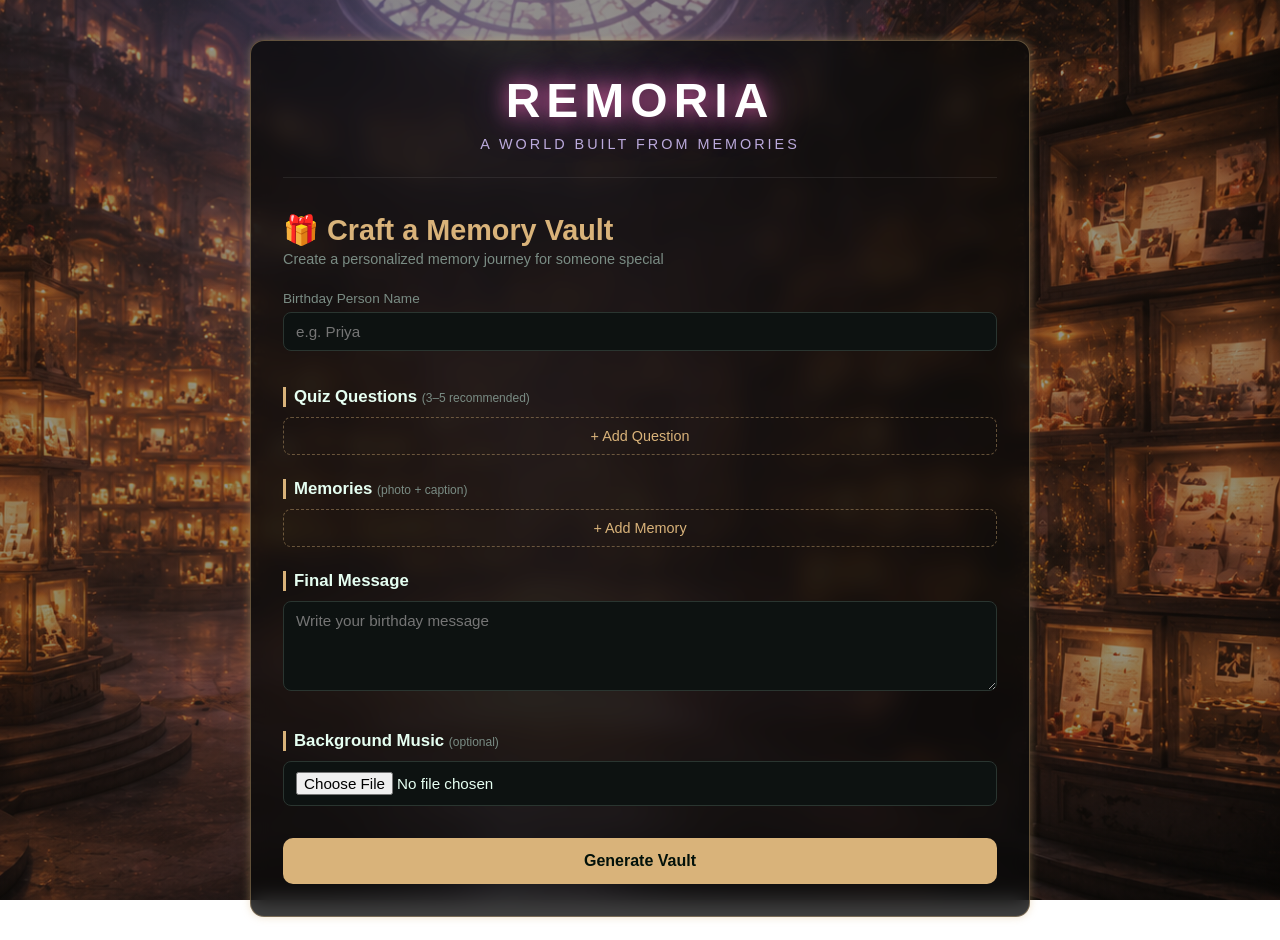
==== commit 81c65917: "Sync latest changes" ====
--- a/index.html
+++ b/index.html
@@ -69,7 +69,7 @@
         </div>
     </template>
 
-    <script src="creator.js"></script>
+    <script type="module" src="creator.js"></script>
 
 </body>
 
